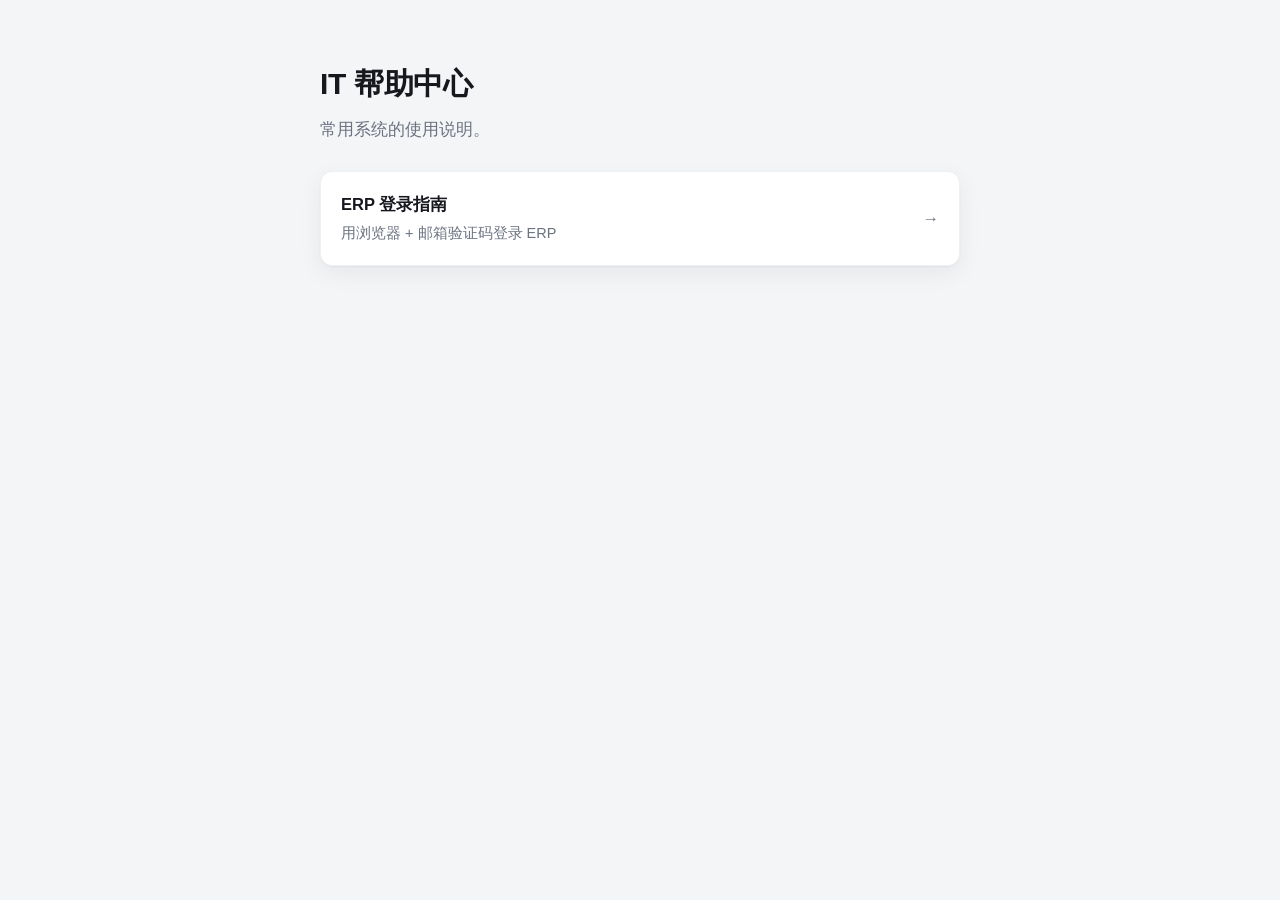
==== index.html @ e5f97674 "Add IT help site with ERP login guide Static site for help.company.com: home page plus a Chinese ERP" ====
<!DOCTYPE html>
<html lang="zh-CN">
<head>
<meta charset="utf-8">
<meta name="viewport" content="width=device-width, initial-scale=1">
<title>IT 帮助中心</title>
<link rel="stylesheet" href="style.css">
</head>
<body>
<main>
  <h1>IT 帮助中心</h1>
  <p class="lede">常用系统的使用说明。</p>

  <ul class="cards">
    <li>
      <a href="erp/">
        <span>
          <span class="title">ERP 登录指南</span>
          <span class="desc">用浏览器 + 邮箱验证码登录 ERP</span>
        </span>
        <span class="chev" aria-hidden="true">→</span>
      </a>
    </li>
  </ul>
</main>
</body>
</html>
---- style.css ----
:root {
  color-scheme: light dark;

  --bg: #f4f5f7;
  --card: #ffffff;
  --fg: #16181d;
  --muted: #6b7280;
  --line: #e5e7eb;
  --line-soft: #eef0f3;
  --accent: #2563eb;
  --accent-soft: #eff4ff;
  --note-bg: #fbfbfc;
  --shadow: 0 1px 2px rgba(16, 24, 40, .04), 0 8px 24px rgba(16, 24, 40, .06);
}

@media (prefers-color-scheme: dark) {
  :root {
    --bg: #0f1115;
    --card: #171a20;
    --fg: #e9eaec;
    --muted: #9aa1ac;
    --line: #2a2e37;
    --line-soft: #23262d;
    --accent: #7ea6ff;
    --accent-soft: #1b2333;
    --note-bg: #1c1f26;
    --shadow: 0 1px 2px rgba(0, 0, 0, .3), 0 8px 24px rgba(0, 0, 0, .28);
  }
}

* { box-sizing: border-box; }

html { -webkit-text-size-adjust: 100%; }

body {
  margin: 0;
  padding: clamp(1.5rem, 5vw, 4rem) 1.125rem clamp(3rem, 8vw, 6rem);
  background: var(--bg);
  color: var(--fg);
  font-family: -apple-system, BlinkMacSystemFont, "Segoe UI", "PingFang SC",
    "Hiragino Sans GB", "Microsoft YaHei", "Noto Sans CJK SC", sans-serif;
  font-size: 16.5px;
  line-height: 1.75;
  -webkit-font-smoothing: antialiased;
}

main {
  max-width: 40rem;
  margin: 0 auto;
}

.card {
  background: var(--card);
  border: 1px solid var(--line-soft);
  border-radius: 16px;
  box-shadow: var(--shadow);
  padding: clamp(1.5rem, 4vw, 2.75rem);
}

/* --- typography --- */

.eyebrow {
  display: block;
  font-size: .8125rem;
  font-weight: 600;
  letter-spacing: .08em;
  text-transform: uppercase;
  color: var(--accent);
  margin-bottom: .5rem;
}

h1 {
  font-size: clamp(1.5rem, 4.5vw, 1.875rem);
  line-height: 1.35;
  font-weight: 700;
  letter-spacing: -.01em;
  margin: 0 0 .625rem;
}

.lede {
  color: var(--muted);
  margin: 0;
}

h2 {
  font-size: 1.0625rem;
  font-weight: 650;
  margin: 2.25rem 0 .875rem;
  padding-top: 1.75rem;
  border-top: 1px solid var(--line-soft);
}

h2:first-of-type { border-top: 0; padding-top: 0; }

p { margin: 0 0 1rem; }

a {
  color: var(--accent);
  text-decoration-color: color-mix(in srgb, var(--accent) 35%, transparent);
  text-underline-offset: .2em;
}

a:hover { text-decoration-color: currentColor; }

strong { font-weight: 650; }

/* --- numbered steps --- */

.steps {
  list-style: none;
  counter-reset: step;
  margin: 0;
  padding: 0;
}

.steps li {
  counter-increment: step;
  position: relative;
  padding: 0 0 1.125rem 2.625rem;
}

.steps li::before {
  content: counter(step);
  position: absolute;
  left: 0;
  top: .3125rem;
  width: 1.75rem;
  height: 1.75rem;
  border-radius: 50%;
  background: var(--accent-soft);
  color: var(--accent);
  font-size: .875rem;
  font-weight: 650;
  font-variant-numeric: tabular-nums;
  line-height: 1.75rem;
  text-align: center;
}

/* connector line between step bullets */
.steps li:not(:last-child)::after {
  content: "";
  position: absolute;
  left: .84375rem;
  top: 2.25rem;
  bottom: .25rem;
  width: 1px;
  background: var(--line);
}

.steps li:last-child { padding-bottom: 0; }

/* --- plain bullet lists --- */

.list {
  list-style: none;
  margin: 0;
  padding: 0;
}

.list li {
  position: relative;
  padding-left: 1.25rem;
  margin-bottom: .5rem;
}

.list li::before {
  content: "";
  position: absolute;
  left: .1875rem;
  top: .8125rem;
  width: 5px;
  height: 5px;
  border-radius: 50%;
  background: var(--muted);
}

.list li:last-child { margin-bottom: 0; }

/* --- callout --- */

.note {
  background: var(--note-bg);
  border: 1px solid var(--line-soft);
  border-radius: 12px;
  padding: 1rem 1.125rem;
  margin: 1.5rem 0 0;
  font-size: .9375rem;
  color: var(--muted);
}

.note p:last-child { margin-bottom: 0; }

.note strong { color: var(--fg); }

/* --- link cards (home page) --- */

.cards {
  list-style: none;
  margin: 1.75rem 0 0;
  padding: 0;
  display: grid;
  gap: .75rem;
}

.cards a {
  display: flex;
  align-items: center;
  justify-content: space-between;
  gap: 1rem;
  padding: 1.125rem 1.25rem;
  border: 1px solid var(--line-soft);
  border-radius: 12px;
  background: var(--card);
  color: var(--fg);
  text-decoration: none;
  box-shadow: var(--shadow);
  transition: border-color .15s ease, transform .15s ease;
}

.cards a:hover {
  border-color: color-mix(in srgb, var(--accent) 40%, var(--line));
  transform: translateY(-1px);
}

.cards .title { font-weight: 600; }

.cards .desc {
  display: block;
  font-size: .9063rem;
  font-weight: 400;
  color: var(--muted);
  margin-top: .125rem;
}

.cards .chev {
  color: var(--muted);
  flex: none;
}

/* --- footer --- */

.foot {
  margin: 2rem 0 0;
  padding-top: 1.5rem;
  border-top: 1px solid var(--line-soft);
  font-size: .9375rem;
  color: var(--muted);
}

.back {
  display: inline-block;
  margin-bottom: 1.25rem;
  font-size: .9375rem;
  color: var(--muted);
  text-decoration: none;
}

.back:hover { color: var(--fg); }
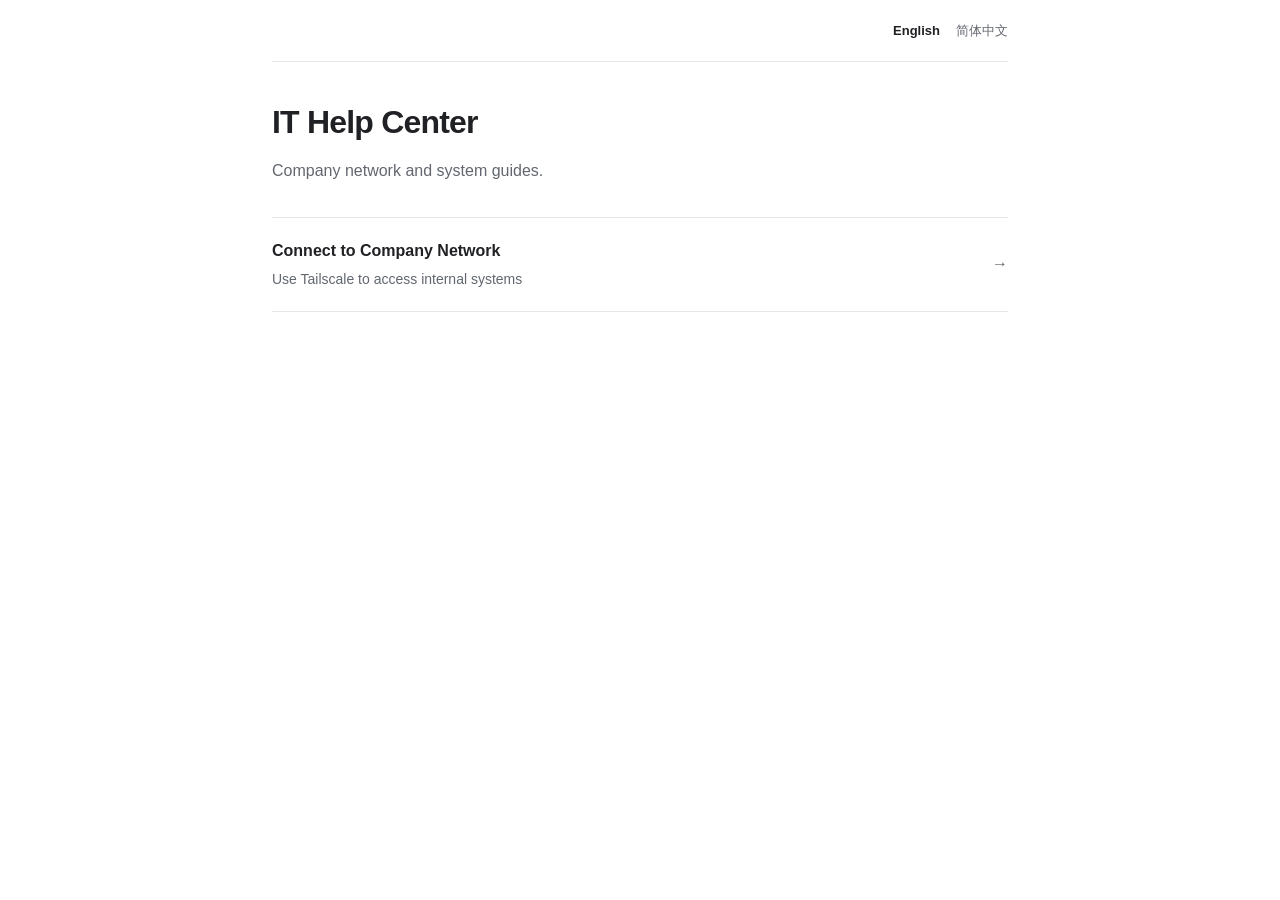
==== commit a8d610f4: "Replace ERP guide with bilingual Tailscale network setup" ====
--- a/index.html
+++ b/index.html
@@ -1,22 +1,27 @@
 <!DOCTYPE html>
-<html lang="zh-CN">
+<html lang="en">
 <head>
 <meta charset="utf-8">
 <meta name="viewport" content="width=device-width, initial-scale=1">
-<title>IT 帮助中心</title>
+<title>IT Help Center</title>
 <link rel="stylesheet" href="style.css">
+<link rel="alternate" hreflang="en" href="index.html">
+<link rel="alternate" hreflang="zh-CN" href="index.zh.html">
 </head>
 <body>
 <main>
-  <h1>IT 帮助中心</h1>
-  <p class="lede">常用系统的使用说明。</p>
+  <header class="page-header">
+  <nav class="language-switch" aria-label="Language"><a href="index.html" lang="en" aria-current="page">English</a><a href="index.zh.html" lang="zh-CN" hreflang="zh-CN">简体中文</a></nav>
+  </header>
+  <h1>IT Help Center</h1>
+  <p class="lede">Company network and system guides.</p>
 
   <ul class="cards">
     <li>
-      <a href="erp/">
+      <a href="network/">
         <span>
-          <span class="title">ERP 登录指南</span>
-          <span class="desc">用浏览器 + 邮箱验证码登录 ERP</span>
+          <span class="title">Connect to Company Network</span>
+          <span class="desc">Use Tailscale to access internal systems</span>
         </span>
         <span class="chev" aria-hidden="true">→</span>
       </a>
--- a/style.css
+++ b/style.css
@@ -1,258 +1,118 @@
 :root {
   color-scheme: light dark;
-
-  --bg: #f4f5f7;
-  --card: #ffffff;
-  --fg: #16181d;
-  --muted: #6b7280;
+  --bg: #fff;
+  --fg: #202124;
+  --muted: #62676f;
   --line: #e5e7eb;
-  --line-soft: #eef0f3;
-  --accent: #2563eb;
-  --accent-soft: #eff4ff;
-  --note-bg: #fbfbfc;
-  --shadow: 0 1px 2px rgba(16, 24, 40, .04), 0 8px 24px rgba(16, 24, 40, .06);
+  --surface: #f5f6f8;
+  --accent: #245dcc;
 }
 
 @media (prefers-color-scheme: dark) {
   :root {
-    --bg: #0f1115;
-    --card: #171a20;
-    --fg: #e9eaec;
-    --muted: #9aa1ac;
-    --line: #2a2e37;
-    --line-soft: #23262d;
-    --accent: #7ea6ff;
-    --accent-soft: #1b2333;
-    --note-bg: #1c1f26;
-    --shadow: 0 1px 2px rgba(0, 0, 0, .3), 0 8px 24px rgba(0, 0, 0, .28);
+    --bg: #141516;
+    --fg: #e7e8ea;
+    --muted: #a3a7ae;
+    --line: #303236;
+    --surface: #202225;
+    --accent: #91b6ff;
   }
 }
 
 * { box-sizing: border-box; }
-
 html { -webkit-text-size-adjust: 100%; }
-
 body {
   margin: 0;
-  padding: clamp(1.5rem, 5vw, 4rem) 1.125rem clamp(3rem, 8vw, 6rem);
+  padding: 0 1.25rem 4rem;
   background: var(--bg);
   color: var(--fg);
   font-family: -apple-system, BlinkMacSystemFont, "Segoe UI", "PingFang SC",
-    "Hiragino Sans GB", "Microsoft YaHei", "Noto Sans CJK SC", sans-serif;
-  font-size: 16.5px;
-  line-height: 1.75;
+    "Microsoft YaHei", sans-serif;
+  font-size: 16px;
+  line-height: 1.65;
   -webkit-font-smoothing: antialiased;
 }
-
-main {
-  max-width: 40rem;
-  margin: 0 auto;
+main { max-width: 46rem; margin: 0 auto; }
+.page-header {
+  display: flex;
+  align-items: center;
+  justify-content: space-between;
+  flex-wrap: wrap;
+  gap: .75rem 1.5rem;
+  padding: 1.25rem 0;
+  margin-bottom: 2.5rem;
+  border-bottom: 1px solid var(--line);
+  font-size: .8125rem;
 }
-
-.card {
-  background: var(--card);
-  border: 1px solid var(--line-soft);
-  border-radius: 16px;
-  box-shadow: var(--shadow);
-  padding: clamp(1.5rem, 4vw, 2.75rem);
+.language-switch { display: flex; gap: 1rem; margin-left: auto; }
+.page-header a { color: var(--muted); text-decoration: none; }
+.page-header a:hover, .language-switch a[aria-current="page"] { color: var(--fg); }
+.language-switch a[aria-current="page"] { font-weight: 600; }
+h1 {
+  margin: 0 0 1rem;
+  font-size: clamp(1.65rem, 4.5vw, 2rem);
+  font-weight: 650;
+  line-height: 1.25;
+  letter-spacing: -.025em;
 }
-
-/* --- typography --- */
-
-.eyebrow {
+h2 { margin: 2.25rem 0 .75rem; font-size: 1.125rem; font-weight: 600; }
+p { margin: 0 0 1rem; }
+strong { font-weight: 600; }
+a { color: var(--accent); text-underline-offset: .2em; }
+a:hover { text-decoration-thickness: 2px; }
+a:focus-visible { outline: 2px solid var(--accent); outline-offset: 4px; border-radius: 2px; }
+.lede { color: var(--muted); }
+.steps, .list { margin: 0; padding-left: 1.5rem; }
+.steps > li { padding-left: .375rem; margin-bottom: 1.5rem; }
+.steps > li::marker { color: var(--muted); font-variant-numeric: tabular-nums; }
+.list > li { padding-left: .25rem; margin-bottom: .625rem; }
+.list > li::marker { color: var(--muted); }
+.steps > li:last-child, .list > li:last-child { margin-bottom: 0; }
+code {
+  font-family: ui-monospace, SFMono-Regular, Consolas, monospace;
+  font-size: .875em;
+  overflow-wrap: anywhere;
+}
+pre {
+  margin: .875rem 0;
+  padding: .875rem 1rem;
+  border-radius: 6px;
+  background: var(--surface);
+  white-space: pre-wrap;
+  overflow-wrap: anywhere;
+  line-height: 1.6;
+}
+figure.shot { margin: 1rem 0 0; }
+figure.shot a { display: block; }
+figure.shot img {
   display: block;
-  font-size: .8125rem;
-  font-weight: 600;
-  letter-spacing: .08em;
-  text-transform: uppercase;
-  color: var(--accent);
-  margin-bottom: .5rem;
+  width: 100%;
+  height: auto;
+  border: 1px solid var(--line);
+  border-radius: 6px;
 }
-
-h1 {
-  font-size: clamp(1.5rem, 4.5vw, 1.875rem);
-  line-height: 1.35;
-  font-weight: 700;
-  letter-spacing: -.01em;
-  margin: 0 0 .625rem;
-}
-
-.lede {
-  color: var(--muted);
-  margin: 0;
-}
-
-h2 {
-  font-size: 1.0625rem;
-  font-weight: 650;
-  margin: 2.25rem 0 .875rem;
-  padding-top: 1.75rem;
-  border-top: 1px solid var(--line-soft);
-}
-
-h2:first-of-type { border-top: 0; padding-top: 0; }
-
-p { margin: 0 0 1rem; }
-
-a {
-  color: var(--accent);
-  text-decoration-color: color-mix(in srgb, var(--accent) 35%, transparent);
-  text-underline-offset: .2em;
-}
-
-a:hover { text-decoration-color: currentColor; }
-
-strong { font-weight: 650; }
-
-/* --- numbered steps --- */
-
-.steps {
-  list-style: none;
-  counter-reset: step;
-  margin: 0;
-  padding: 0;
-}
-
-.steps li {
-  counter-increment: step;
-  position: relative;
-  padding: 0 0 1.125rem 2.625rem;
-}
-
-.steps li::before {
-  content: counter(step);
-  position: absolute;
-  left: 0;
-  top: .3125rem;
-  width: 1.75rem;
-  height: 1.75rem;
-  border-radius: 50%;
-  background: var(--accent-soft);
-  color: var(--accent);
-  font-size: .875rem;
-  font-weight: 650;
-  font-variant-numeric: tabular-nums;
-  line-height: 1.75rem;
-  text-align: center;
-}
-
-/* connector line between step bullets */
-.steps li:not(:last-child)::after {
-  content: "";
-  position: absolute;
-  left: .84375rem;
-  top: 2.25rem;
-  bottom: .25rem;
-  width: 1px;
-  background: var(--line);
-}
-
-.steps li:last-child { padding-bottom: 0; }
-
-/* --- plain bullet lists --- */
-
-.list {
-  list-style: none;
-  margin: 0;
-  padding: 0;
-}
-
-.list li {
-  position: relative;
-  padding-left: 1.25rem;
-  margin-bottom: .5rem;
-}
-
-.list li::before {
-  content: "";
-  position: absolute;
-  left: .1875rem;
-  top: .8125rem;
-  width: 5px;
-  height: 5px;
-  border-radius: 50%;
-  background: var(--muted);
-}
-
-.list li:last-child { margin-bottom: 0; }
-
-/* --- callout --- */
-
-.note {
-  background: var(--note-bg);
-  border: 1px solid var(--line-soft);
-  border-radius: 12px;
-  padding: 1rem 1.125rem;
-  margin: 1.5rem 0 0;
-  font-size: .9375rem;
-  color: var(--muted);
-}
-
-.note p:last-child { margin-bottom: 0; }
-
-.note strong { color: var(--fg); }
-
-/* --- link cards (home page) --- */
-
-.cards {
-  list-style: none;
-  margin: 1.75rem 0 0;
-  padding: 0;
-  display: grid;
-  gap: .75rem;
-}
-
+.cards { list-style: none; margin: 2rem 0 0; padding: 0; }
 .cards a {
   display: flex;
   align-items: center;
   justify-content: space-between;
   gap: 1rem;
-  padding: 1.125rem 1.25rem;
-  border: 1px solid var(--line-soft);
-  border-radius: 12px;
-  background: var(--card);
+  padding: 1.25rem 0;
+  border-top: 1px solid var(--line);
+  border-bottom: 1px solid var(--line);
   color: var(--fg);
   text-decoration: none;
-  box-shadow: var(--shadow);
-  transition: border-color .15s ease, transform .15s ease;
 }
+.cards a:hover .title { color: var(--accent); }
+.cards .title { font-weight: 600; }
+.cards .desc { display: block; margin-top: .25rem; color: var(--muted); font-size: .875rem; }
+.cards .chev { color: var(--muted); }
+.foot { margin: 2.5rem 0 0; padding-top: 1rem; border-top: 1px solid var(--line); font-size: .8125rem; }
+.foot a { color: var(--muted); }
 
-.cards a:hover {
-  border-color: color-mix(in srgb, var(--accent) 40%, var(--line));
-  transform: translateY(-1px);
+@media (max-width: 480px) {
+  body { padding-inline: 1rem; }
+  .page-header { margin-bottom: 2rem; }
+  .steps, .list { padding-left: 1.25rem; }
+  .steps > li { padding-left: .125rem; }
 }
-
-.cards .title { font-weight: 600; }
-
-.cards .desc {
-  display: block;
-  font-size: .9063rem;
-  font-weight: 400;
-  color: var(--muted);
-  margin-top: .125rem;
-}
-
-.cards .chev {
-  color: var(--muted);
-  flex: none;
-}
-
-/* --- footer --- */
-
-.foot {
-  margin: 2rem 0 0;
-  padding-top: 1.5rem;
-  border-top: 1px solid var(--line-soft);
-  font-size: .9375rem;
-  color: var(--muted);
-}
-
-.back {
-  display: inline-block;
-  margin-bottom: 1.25rem;
-  font-size: .9375rem;
-  color: var(--muted);
-  text-decoration: none;
-}
-
-.back:hover { color: var(--fg); }
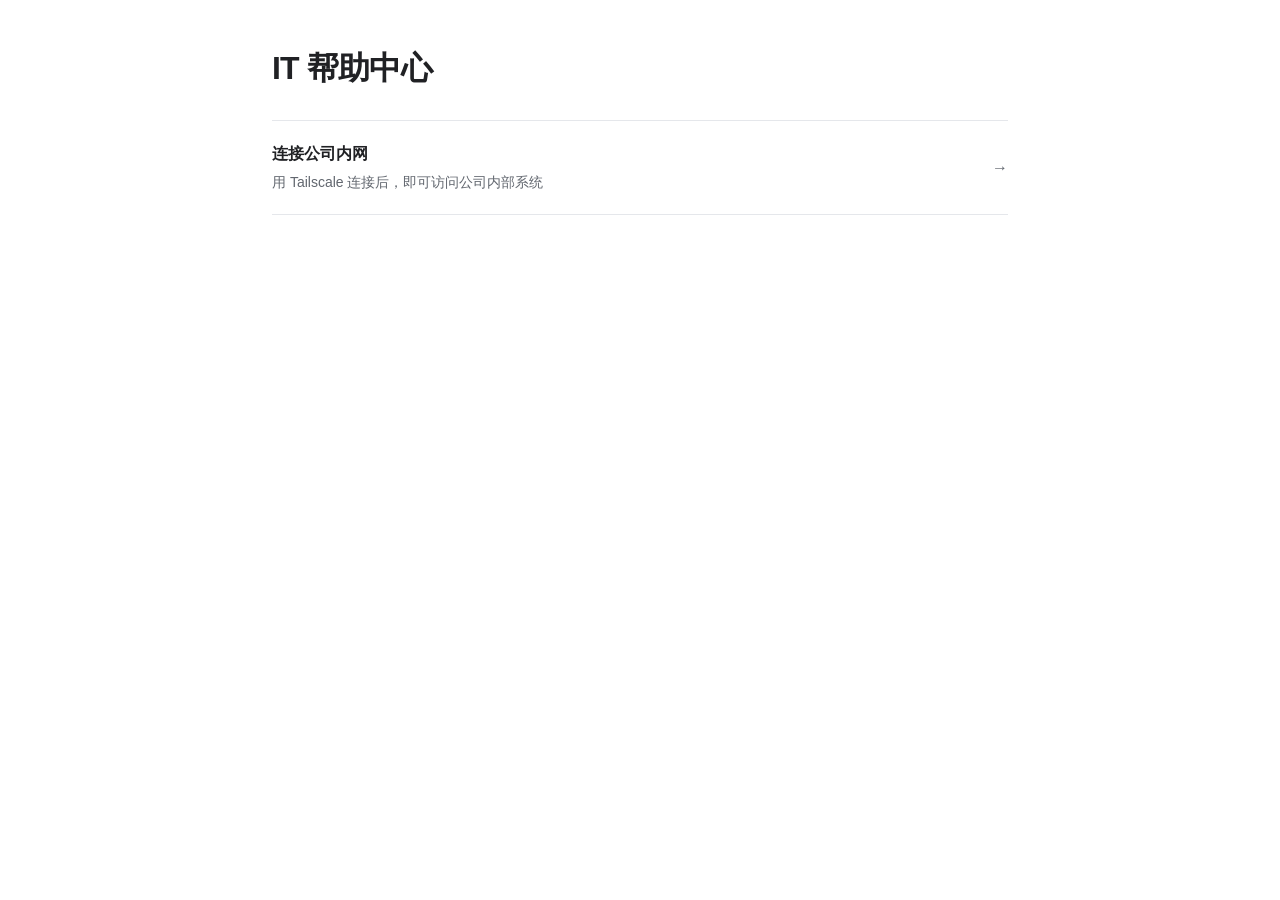
==== commit 58df10af: "Make help center Chinese-only and simplify wording" ====
--- a/index.html
+++ b/index.html
@@ -1,27 +1,21 @@
 <!DOCTYPE html>
-<html lang="en">
+<html lang="zh-CN">
 <head>
 <meta charset="utf-8">
 <meta name="viewport" content="width=device-width, initial-scale=1">
-<title>IT Help Center</title>
+<title>IT 帮助中心</title>
 <link rel="stylesheet" href="style.css">
-<link rel="alternate" hreflang="en" href="index.html">
-<link rel="alternate" hreflang="zh-CN" href="index.zh.html">
 </head>
 <body>
-<main>
-  <header class="page-header">
-  <nav class="language-switch" aria-label="Language"><a href="index.html" lang="en" aria-current="page">English</a><a href="index.zh.html" lang="zh-CN" hreflang="zh-CN">简体中文</a></nav>
-  </header>
-  <h1>IT Help Center</h1>
-  <p class="lede">Company network and system guides.</p>
+<main class="home">
+  <h1>IT 帮助中心</h1>
 
   <ul class="cards">
     <li>
       <a href="network/">
         <span>
-          <span class="title">Connect to Company Network</span>
-          <span class="desc">Use Tailscale to access internal systems</span>
+          <span class="title">连接公司内网</span>
+          <span class="desc">用 Tailscale 连接后，即可访问公司内部系统</span>
         </span>
         <span class="chev" aria-hidden="true">→</span>
       </a>
--- a/style.css
+++ b/style.css
@@ -33,6 +33,7 @@
   -webkit-font-smoothing: antialiased;
 }
 main { max-width: 46rem; margin: 0 auto; }
+.home { padding-top: 3rem; }
 .page-header {
   display: flex;
   align-items: center;
@@ -44,10 +45,8 @@
   border-bottom: 1px solid var(--line);
   font-size: .8125rem;
 }
-.language-switch { display: flex; gap: 1rem; margin-left: auto; }
 .page-header a { color: var(--muted); text-decoration: none; }
-.page-header a:hover, .language-switch a[aria-current="page"] { color: var(--fg); }
-.language-switch a[aria-current="page"] { font-weight: 600; }
+.page-header a:hover { color: var(--fg); }
 h1 {
   margin: 0 0 1rem;
   font-size: clamp(1.65rem, 4.5vw, 2rem);
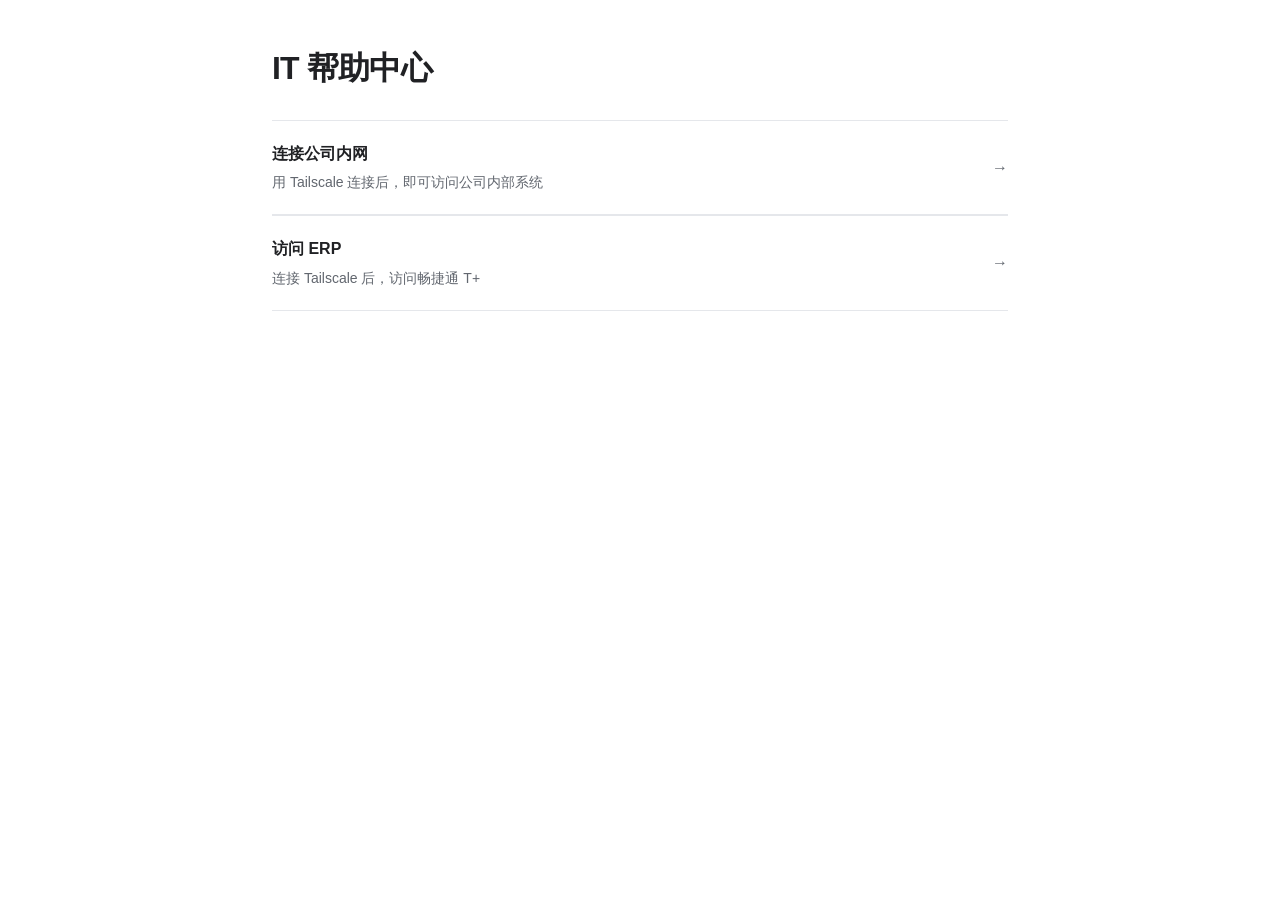
==== commit 201225c7: "docs: add ERP access page and homepage link" ====
--- a/index.html
+++ b/index.html
@@ -20,6 +20,15 @@
         <span class="chev" aria-hidden="true">→</span>
       </a>
     </li>
+    <li>
+      <a href="erp/">
+        <span>
+          <span class="title">访问 ERP</span>
+          <span class="desc">连接 Tailscale 后，访问畅捷通 T+</span>
+        </span>
+        <span class="chev" aria-hidden="true">→</span>
+      </a>
+    </li>
   </ul>
 </main>
 </body>
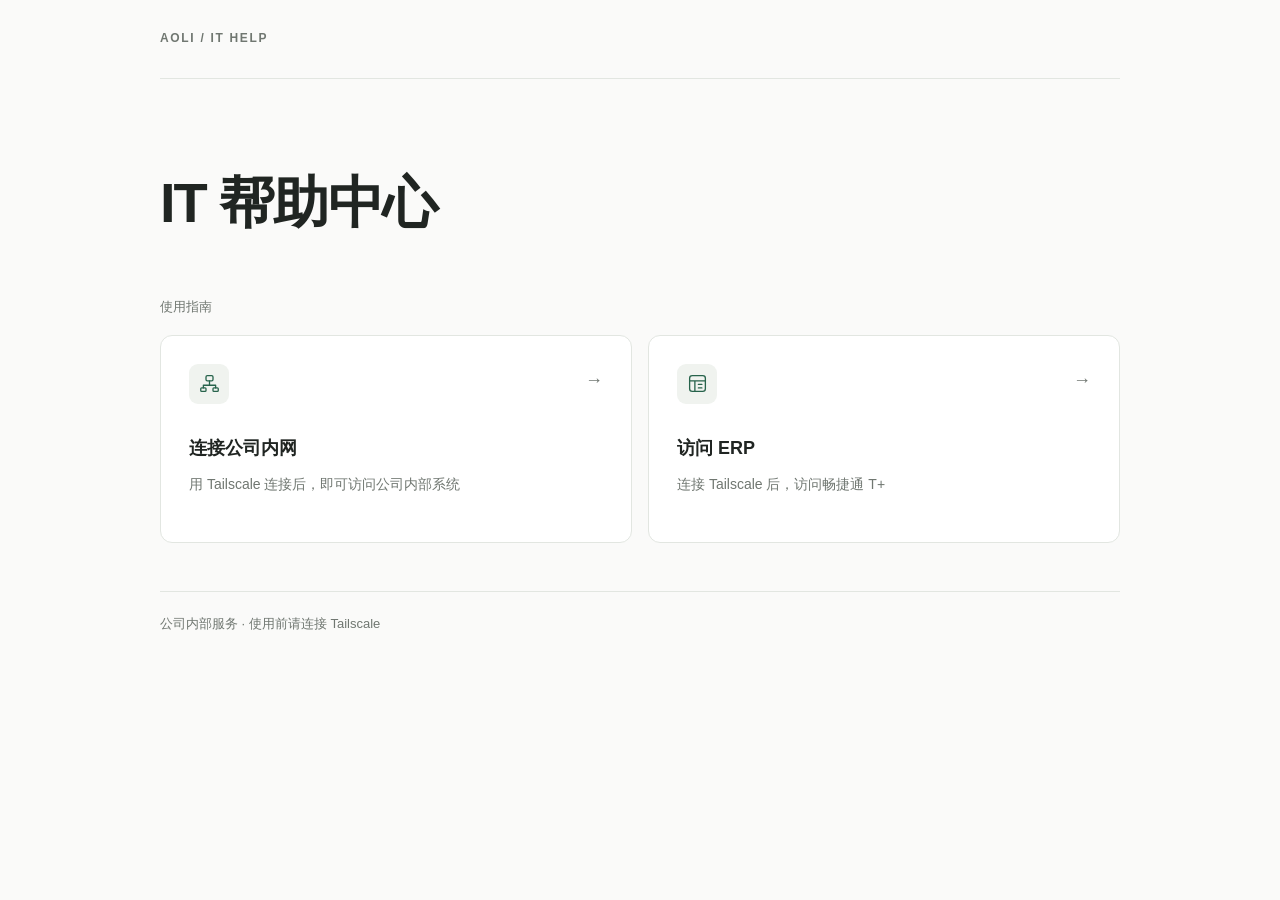
==== commit 7f173226: "style: redesign help center with minimalist layout" ====
--- a/index.html
+++ b/index.html
@@ -4,15 +4,20 @@
 <meta charset="utf-8">
 <meta name="viewport" content="width=device-width, initial-scale=1">
 <title>IT 帮助中心</title>
-<link rel="stylesheet" href="style.css">
+<link rel="stylesheet" href="style.css?v=2">
 </head>
 <body>
 <main class="home">
-  <h1>IT 帮助中心</h1>
+  <header class="home-header">AOLI / IT HELP</header>
+  <section class="home-intro">
+    <h1>IT 帮助中心</h1>
+  </section>
+  <h2 class="section-label">使用指南</h2>
 
   <ul class="cards">
     <li>
       <a href="network/">
+        <span class="card-icon" aria-hidden="true"><svg viewBox="0 0 24 24" fill="none" stroke="currentColor" stroke-width="1.5" stroke-linecap="round" stroke-linejoin="round"><rect x="8" y="3" width="8" height="6" rx="1.5"/><path d="M12 9v5M5 14h14M5 14v3M19 14v3"/><rect x="2" y="17" width="6" height="4" rx="1"/><rect x="16" y="17" width="6" height="4" rx="1"/></svg></span>
         <span>
           <span class="title">连接公司内网</span>
           <span class="desc">用 Tailscale 连接后，即可访问公司内部系统</span>
@@ -22,6 +27,7 @@
     </li>
     <li>
       <a href="erp/">
+        <span class="card-icon" aria-hidden="true"><svg viewBox="0 0 24 24" fill="none" stroke="currentColor" stroke-width="1.5" stroke-linecap="round" stroke-linejoin="round"><rect x="3" y="3" width="18" height="18" rx="3"/><path d="M3 9h18M9 9v12M13 13h4M13 17h4"/></svg></span>
         <span>
           <span class="title">访问 ERP</span>
           <span class="desc">连接 Tailscale 后，访问畅捷通 T+</span>
@@ -30,6 +36,7 @@
       </a>
     </li>
   </ul>
+  <footer class="home-footer">公司内部服务 · 使用前请连接 Tailscale</footer>
 </main>
 </body>
 </html>
--- a/style.css
+++ b/style.css
@@ -1,117 +1,91 @@
 :root {
   color-scheme: light dark;
-  --bg: #fff;
-  --fg: #202124;
-  --muted: #62676f;
-  --line: #e5e7eb;
-  --surface: #f5f6f8;
-  --accent: #245dcc;
+  --bg: #fafaf9;
+  --fg: #202522;
+  --muted: #707771;
+  --line: #e2e6e1;
+  --surface: #f0f3ef;
+  --card: #ffffff;
+  --accent: #27634b;
+  --hover: #f4f7f3;
 }
-
 @media (prefers-color-scheme: dark) {
   :root {
-    --bg: #141516;
-    --fg: #e7e8ea;
-    --muted: #a3a7ae;
-    --line: #303236;
-    --surface: #202225;
-    --accent: #91b6ff;
+    --bg: #151917;
+    --fg: #e7ece8;
+    --muted: #a0aaa3;
+    --line: #303a33;
+    --surface: #222a25;
+    --card: #1a201c;
+    --accent: #9ac9ad;
+    --hover: #232d26;
   }
 }
-
 * { box-sizing: border-box; }
 html { -webkit-text-size-adjust: 100%; }
 body {
   margin: 0;
-  padding: 0 1.25rem 4rem;
+  padding: 0 1.5rem 4rem;
   background: var(--bg);
   color: var(--fg);
-  font-family: -apple-system, BlinkMacSystemFont, "Segoe UI", "PingFang SC",
-    "Microsoft YaHei", sans-serif;
+  font-family: -apple-system, BlinkMacSystemFont, "Segoe UI", "PingFang SC", "Microsoft YaHei", sans-serif;
   font-size: 16px;
-  line-height: 1.65;
+  line-height: 1.8;
   -webkit-font-smoothing: antialiased;
 }
-main { max-width: 46rem; margin: 0 auto; }
-.home { padding-top: 3rem; }
-.page-header {
-  display: flex;
-  align-items: center;
-  justify-content: space-between;
-  flex-wrap: wrap;
-  gap: .75rem 1.5rem;
-  padding: 1.25rem 0;
-  margin-bottom: 2.5rem;
+main { max-width: 48rem; margin: 0 auto; }
+.home { max-width: 60rem; }
+.home-header {
+  padding: 1.75rem 0;
   border-bottom: 1px solid var(--line);
-  font-size: .8125rem;
+  font-size: .75rem;
+  font-weight: 600;
+  letter-spacing: .14em;
+  color: var(--muted);
 }
+.home-intro { padding: clamp(3rem, 7vw, 5.5rem) 0 2.5rem; }
+.eyebrow { margin: 0 0 1rem; font-size: .75rem; font-weight: 600; letter-spacing: .12em; color: var(--accent); }
+h1 { margin: 0 0 1rem; font-size: clamp(1.875rem, 5vw, 2.5rem); line-height: 1.3; font-weight: 650; letter-spacing: -.035em; }
+.home h1 { font-size: clamp(2.5rem, 6vw, 3.5rem); }
+.lede { color: var(--muted); margin: 0; }
+.section-label { font-size: .8125rem; color: var(--muted); margin: 0 0 1rem; font-weight: 500; }
+.cards { display: grid; grid-template-columns: repeat(2, minmax(0, 1fr)); gap: 1rem; list-style: none; padding: 0; margin: 0; }
+.cards a { position: relative; display: flex; flex-direction: column; align-items: flex-start; height: 100%; min-height: 13rem; padding: 1.75rem; background: var(--card); border: 1px solid var(--line); border-radius: 12px; text-decoration: none; color: var(--fg); transition: background-color .15s, border-color .15s; }
+.cards a:hover { background: var(--hover); border-color: var(--accent); }
+.card-icon { display: grid; place-items: center; width: 2.5rem; height: 2.5rem; margin-bottom: 1.75rem; border-radius: 9px; background: var(--surface); color: var(--accent); }
+.card-icon svg { width: 21px; height: 21px; }
+.cards .title { display: block; font-size: 1.125rem; font-weight: 600; }
+.cards .desc { display: block; margin-top: .5rem; color: var(--muted); font-size: .875rem; padding-right: 1rem; }
+.cards .chev { position: absolute; top: 1.75rem; right: 1.75rem; color: var(--muted); font-size: 1.125rem; }
+.home-footer { margin-top: 3rem; padding-top: 1.25rem; border-top: 1px solid var(--line); color: var(--muted); font-size: .8125rem; }
+.page-header { display: flex; align-items: center; justify-content: space-between; padding: 1.5rem 0; margin-bottom: 3rem; border-bottom: 1px solid var(--line); font-size: .8125rem; }
 .page-header a { color: var(--muted); text-decoration: none; }
-.page-header a:hover { color: var(--fg); }
-h1 {
-  margin: 0 0 1rem;
-  font-size: clamp(1.65rem, 4.5vw, 2rem);
-  font-weight: 650;
-  line-height: 1.25;
-  letter-spacing: -.025em;
-}
-h2 { margin: 2.25rem 0 .75rem; font-size: 1.125rem; font-weight: 600; }
+.page-header a:hover { color: var(--accent); }
+article h1 { margin-bottom: 2rem; }
+h2 { margin: 2.5rem 0 1rem; font-size: 1.125rem; font-weight: 600; }
 p { margin: 0 0 1rem; }
 strong { font-weight: 600; }
-a { color: var(--accent); text-underline-offset: .2em; }
+a { color: var(--accent); text-underline-offset: .25em; }
 a:hover { text-decoration-thickness: 2px; }
-a:focus-visible { outline: 2px solid var(--accent); outline-offset: 4px; border-radius: 2px; }
-.lede { color: var(--muted); }
-.steps, .list { margin: 0; padding-left: 1.5rem; }
-.steps > li { padding-left: .375rem; margin-bottom: 1.5rem; }
-.steps > li::marker { color: var(--muted); font-variant-numeric: tabular-nums; }
-.list > li { padding-left: .25rem; margin-bottom: .625rem; }
-.list > li::marker { color: var(--muted); }
-.steps > li:last-child, .list > li:last-child { margin-bottom: 0; }
-code {
-  font-family: ui-monospace, SFMono-Regular, Consolas, monospace;
-  font-size: .875em;
-  overflow-wrap: anywhere;
+a:focus-visible { outline: 2px solid var(--accent); outline-offset: 4px; border-radius: 3px; }
+article a { overflow-wrap: anywhere; }
+.steps { list-style: none; counter-reset: step; padding: 0; margin: 0; }
+.steps > li { position: relative; counter-increment: step; padding: .125rem 0 1.75rem 3rem; }
+.steps > li::before { content: counter(step, decimal-leading-zero); position: absolute; left: 0; top: .2rem; font-size: .75rem; line-height: 1.9rem; font-weight: 600; color: var(--accent); border-bottom: 1px solid var(--line); width: 1.75rem; text-align: center; font-variant-numeric: tabular-nums; }
+.steps > li:last-child { padding-bottom: 0; }
+.list { padding-left: 1.5rem; }
+.list > li { margin-bottom: .625rem; }
+code { font-family: ui-monospace, SFMono-Regular, Consolas, monospace; font-size: .875em; overflow-wrap: anywhere; }
+pre { margin: 1rem 0; padding: 1rem 1.125rem; border: 1px solid var(--line); border-radius: 8px; background: var(--surface); white-space: pre-wrap; overflow-wrap: anywhere; line-height: 1.65; }
+figure.shot { margin: 1.25rem 0 0; }
+figure.shot a { display: block; }
+figure.shot img { display: block; width: 100%; height: auto; border: 1px solid var(--line); border-radius: 8px; }
+@media (max-width: 600px) {
+  body { padding-inline: 1.25rem; }
+  .cards { grid-template-columns: 1fr; }
+  .cards a { min-height: auto; padding: 1.5rem; }
+  .card-icon { margin-bottom: 1.25rem; }
+  .page-header { margin-bottom: 2rem; }
+  .steps > li { padding-left: 2.5rem; }
 }
-pre {
-  margin: .875rem 0;
-  padding: .875rem 1rem;
-  border-radius: 6px;
-  background: var(--surface);
-  white-space: pre-wrap;
-  overflow-wrap: anywhere;
-  line-height: 1.6;
-}
-figure.shot { margin: 1rem 0 0; }
-figure.shot a { display: block; }
-figure.shot img {
-  display: block;
-  width: 100%;
-  height: auto;
-  border: 1px solid var(--line);
-  border-radius: 6px;
-}
-.cards { list-style: none; margin: 2rem 0 0; padding: 0; }
-.cards a {
-  display: flex;
-  align-items: center;
-  justify-content: space-between;
-  gap: 1rem;
-  padding: 1.25rem 0;
-  border-top: 1px solid var(--line);
-  border-bottom: 1px solid var(--line);
-  color: var(--fg);
-  text-decoration: none;
-}
-.cards a:hover .title { color: var(--accent); }
-.cards .title { font-weight: 600; }
-.cards .desc { display: block; margin-top: .25rem; color: var(--muted); font-size: .875rem; }
-.cards .chev { color: var(--muted); }
-.foot { margin: 2.5rem 0 0; padding-top: 1rem; border-top: 1px solid var(--line); font-size: .8125rem; }
-.foot a { color: var(--muted); }
-
-@media (max-width: 480px) {
-  body { padding-inline: 1rem; }
-  .page-header { margin-bottom: 2rem; }
-  .steps, .list { padding-left: 1.25rem; }
-  .steps > li { padding-left: .125rem; }
-}
+@media (prefers-reduced-motion: reduce) { .cards a { transition: none; } }
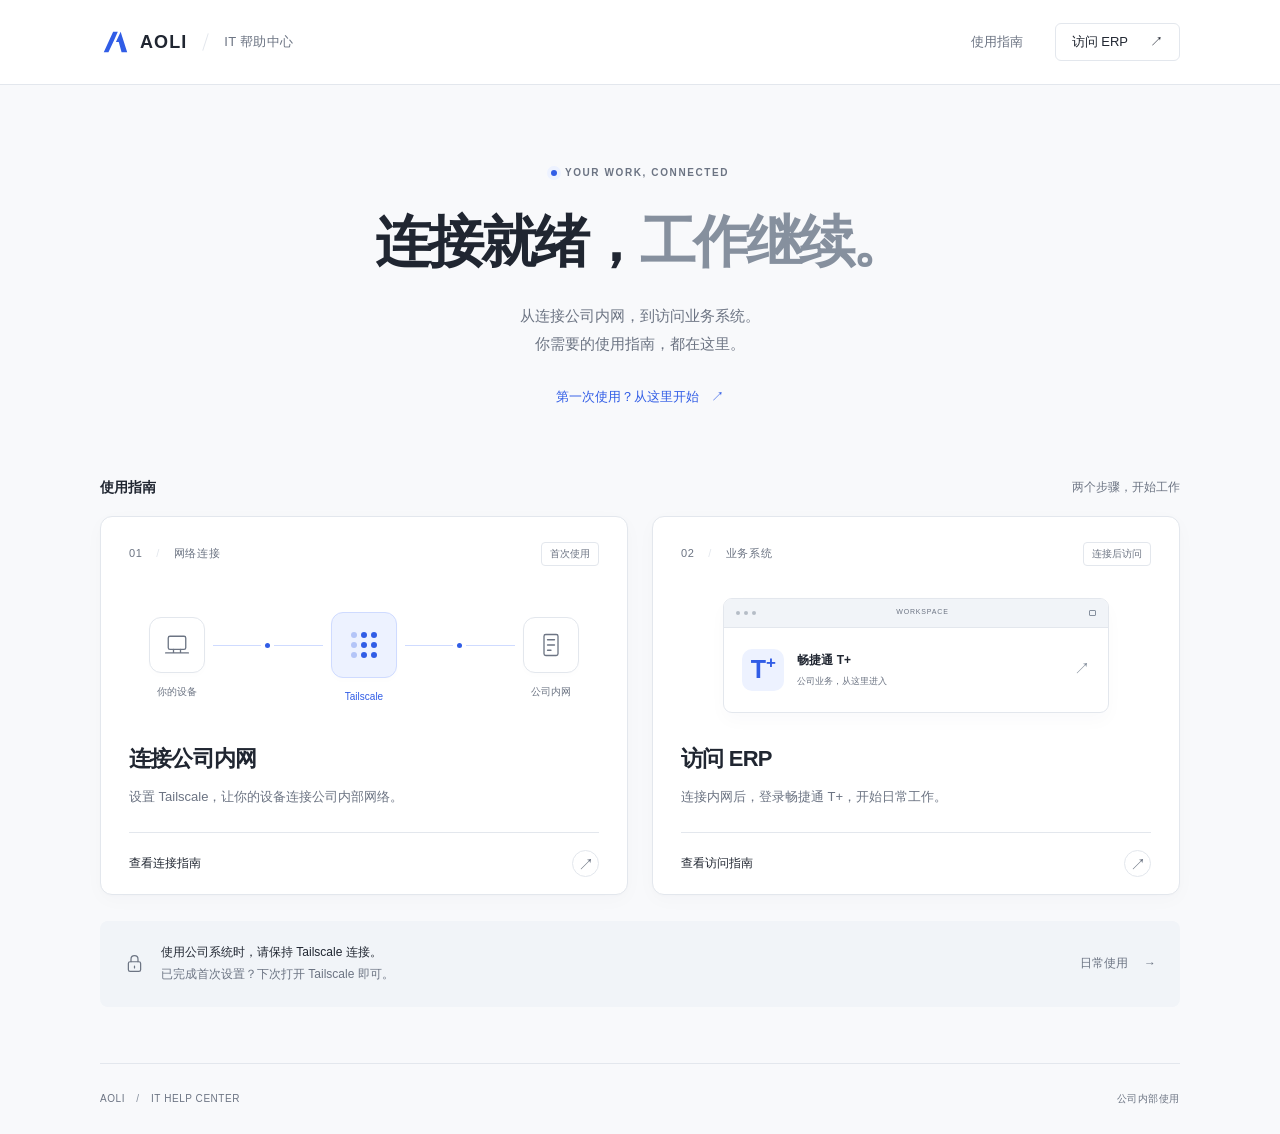
==== commit b0e64c64: "style: modernize help center UI and guide navigation" ====
--- a/index.html
+++ b/index.html
@@ -1,42 +1,67 @@
 <!DOCTYPE html>
 <html lang="zh-CN">
 <head>
-<meta charset="utf-8">
-<meta name="viewport" content="width=device-width, initial-scale=1">
-<title>IT 帮助中心</title>
-<link rel="stylesheet" href="style.css?v=2">
+  <meta charset="utf-8">
+  <meta name="viewport" content="width=device-width, initial-scale=1">
+  <meta name="description" content="AOLI IT 帮助中心：连接公司内网，访问 ERP，让工作顺畅开始。">
+  <title>IT 帮助中心 · AOLI</title>
+  <link rel="stylesheet" href="style.css?v=3">
 </head>
 <body>
-<main class="home">
-  <header class="home-header">AOLI / IT HELP</header>
-  <section class="home-intro">
-    <h1>IT 帮助中心</h1>
-  </section>
-  <h2 class="section-label">使用指南</h2>
-
-  <ul class="cards">
-    <li>
-      <a href="network/">
-        <span class="card-icon" aria-hidden="true"><svg viewBox="0 0 24 24" fill="none" stroke="currentColor" stroke-width="1.5" stroke-linecap="round" stroke-linejoin="round"><rect x="8" y="3" width="8" height="6" rx="1.5"/><path d="M12 9v5M5 14h14M5 14v3M19 14v3"/><rect x="2" y="17" width="6" height="4" rx="1"/><rect x="16" y="17" width="6" height="4" rx="1"/></svg></span>
-        <span>
-          <span class="title">连接公司内网</span>
-          <span class="desc">用 Tailscale 连接后，即可访问公司内部系统</span>
-        </span>
-        <span class="chev" aria-hidden="true">→</span>
+  <a class="skip-link" href="#main">跳转到主要内容</a>
+  <header class="site-header">
+    <div class="header-inner">
+      <a class="brand" href="./" aria-label="AOLI IT 帮助中心首页">
+        <svg class="brand-mark" viewBox="0 0 32 32" aria-hidden="true"><path d="M4 27 14 5h5l-4 9-6 13zm13-11 5-11 7 22h-6l-3-11z" fill="currentColor"/></svg>
+        <span>AOLI</span><span class="brand-divider" aria-hidden="true"></span><span class="brand-caption">IT 帮助中心</span>
       </a>
-    </li>
-    <li>
-      <a href="erp/">
-        <span class="card-icon" aria-hidden="true"><svg viewBox="0 0 24 24" fill="none" stroke="currentColor" stroke-width="1.5" stroke-linecap="round" stroke-linejoin="round"><rect x="3" y="3" width="18" height="18" rx="3"/><path d="M3 9h18M9 9v12M13 13h4M13 17h4"/></svg></span>
-        <span>
-          <span class="title">访问 ERP</span>
-          <span class="desc">连接 Tailscale 后，访问畅捷通 T+</span>
-        </span>
-        <span class="chev" aria-hidden="true">→</span>
-      </a>
-    </li>
-  </ul>
-  <footer class="home-footer">公司内部服务 · 使用前请连接 Tailscale</footer>
-</main>
+      <nav class="header-nav" aria-label="主导航">
+        <a href="#guides">使用指南</a>
+        <a class="nav-button" href="erp/">访问 ERP <span aria-hidden="true">↗</span></a>
+      </nav>
+    </div>
+  </header>
+  <main class="home container" id="main">
+    <section class="hero" aria-labelledby="hero-title">
+      <p class="eyebrow"><span class="eyebrow-dot" aria-hidden="true"></span> YOUR WORK, CONNECTED</p>
+      <h1 id="hero-title">连接就绪，<span>工作继续。</span></h1>
+      <p class="hero-description">从连接公司内网，到访问业务系统。<br>你需要的使用指南，都在这里。</p>
+      <a class="hero-link" href="network/">第一次使用？从这里开始 <span aria-hidden="true">↗</span></a>
+    </section>
+    <section class="guides" id="guides" aria-labelledby="guides-title">
+      <div class="section-heading"><h2 id="guides-title">使用指南</h2><span>两个步骤，开始工作</span></div>
+      <div class="guide-grid">
+        <a class="guide-card" href="network/">
+          <div class="card-topline"><span class="card-category">01 <span>/</span> 网络连接</span><span class="tag">首次使用</span></div>
+          <div class="card-visual network-visual" aria-hidden="true">
+            <div class="network-node"><div class="node-icon"><svg viewBox="0 0 32 32"><rect x="6" y="6" width="20" height="15" rx="2"/><path d="M3 25h26M12 21v4m8-4v4"/></svg></div><span>你的设备</span></div>
+            <div class="connection-line"><span></span></div>
+            <div class="network-node central-node"><div class="node-icon tailscale-icon"><i></i><i></i><i></i><i></i><i></i><i></i><i></i><i></i><i></i></div><span>Tailscale</span></div>
+            <div class="connection-line"><span></span></div>
+            <div class="network-node"><div class="node-icon"><svg viewBox="0 0 32 32"><rect x="8" y="4" width="16" height="24" rx="2"/><path d="M12 10h8m-8 6h8m-8 6h4"/></svg></div><span>公司内网</span></div>
+          </div>
+          <div class="card-content"><h3>连接公司内网</h3><p>设置 Tailscale，让你的设备连接公司内部网络。</p></div>
+          <div class="card-bottom"><span>查看连接指南</span><span class="arrow-circle" aria-hidden="true">↗</span></div>
+        </a>
+        <a class="guide-card" href="erp/">
+          <div class="card-topline"><span class="card-category">02 <span>/</span> 业务系统</span><span class="tag">连接后访问</span></div>
+          <div class="card-visual erp-visual" aria-hidden="true">
+            <div class="app-window">
+              <div class="window-toolbar"><span class="window-dots"><i></i><i></i><i></i></span><span>WORKSPACE</span><span class="window-square"></span></div>
+              <div class="window-body"><div class="app-symbol">T<span>+</span></div><div class="app-detail"><strong>畅捷通 T+</strong><span>公司业务，从这里进入</span></div><span class="app-open">↗</span></div>
+            </div>
+          </div>
+          <div class="card-content"><h3>访问 ERP</h3><p>连接内网后，登录畅捷通 T+，开始日常工作。</p></div>
+          <div class="card-bottom"><span>查看访问指南</span><span class="arrow-circle" aria-hidden="true">↗</span></div>
+        </a>
+      </div>
+    </section>
+    <aside class="home-note">
+      <svg viewBox="0 0 24 24" aria-hidden="true"><rect x="5" y="10" width="14" height="11" rx="2"/><path d="M8 10V7a4 4 0 0 1 8 0v3m-4 5v2"/></svg>
+      <p><strong>使用公司系统时，请保持 Tailscale 连接。</strong><span>已完成首次设置？下次打开 Tailscale 即可。</span></p>
+      <a href="network/#next-time">日常使用 <span aria-hidden="true">→</span></a>
+    </aside>
+  </main>
+  <footer class="site-footer container"><span>AOLI <span class="footer-slash">/</span> IT HELP CENTER</span><span>公司内部使用</span></footer>
 </body>
 </html>
--- a/style.css
+++ b/style.css
@@ -1,91 +1,259 @@
 :root {
   color-scheme: light dark;
-  --bg: #fafaf9;
-  --fg: #202522;
-  --muted: #707771;
-  --line: #e2e6e1;
-  --surface: #f0f3ef;
-  --card: #ffffff;
-  --accent: #27634b;
-  --hover: #f4f7f3;
-}
-@media (prefers-color-scheme: dark) {
-  :root {
-    --bg: #151917;
-    --fg: #e7ece8;
-    --muted: #a0aaa3;
-    --line: #303a33;
-    --surface: #222a25;
-    --card: #1a201c;
-    --accent: #9ac9ad;
-    --hover: #232d26;
-  }
+  --bg: #f8f9fb; --fg: #202631; --muted: #6c7483; --subtle: #86909e;
+  --line: #e3e7ed; --surface: #f1f4f8; --card: #fff;
+  --accent: #315de6; --accent-soft: #edf2ff; --accent-line: #cfdbff; --hover: #f4f6fc;
+  --shadow: 0 5px 20px #1c304b06, 0 1px 3px #1c304b04;
 }
 * { box-sizing: border-box; }
-html { -webkit-text-size-adjust: 100%; }
-body {
-  margin: 0;
-  padding: 0 1.5rem 4rem;
-  background: var(--bg);
-  color: var(--fg);
-  font-family: -apple-system, BlinkMacSystemFont, "Segoe UI", "PingFang SC", "Microsoft YaHei", sans-serif;
-  font-size: 16px;
-  line-height: 1.8;
-  -webkit-font-smoothing: antialiased;
-}
-main { max-width: 48rem; margin: 0 auto; }
-.home { max-width: 60rem; }
-.home-header {
-  padding: 1.75rem 0;
-  border-bottom: 1px solid var(--line);
-  font-size: .75rem;
-  font-weight: 600;
-  letter-spacing: .14em;
-  color: var(--muted);
-}
-.home-intro { padding: clamp(3rem, 7vw, 5.5rem) 0 2.5rem; }
-.eyebrow { margin: 0 0 1rem; font-size: .75rem; font-weight: 600; letter-spacing: .12em; color: var(--accent); }
-h1 { margin: 0 0 1rem; font-size: clamp(1.875rem, 5vw, 2.5rem); line-height: 1.3; font-weight: 650; letter-spacing: -.035em; }
-.home h1 { font-size: clamp(2.5rem, 6vw, 3.5rem); }
-.lede { color: var(--muted); margin: 0; }
-.section-label { font-size: .8125rem; color: var(--muted); margin: 0 0 1rem; font-weight: 500; }
-.cards { display: grid; grid-template-columns: repeat(2, minmax(0, 1fr)); gap: 1rem; list-style: none; padding: 0; margin: 0; }
-.cards a { position: relative; display: flex; flex-direction: column; align-items: flex-start; height: 100%; min-height: 13rem; padding: 1.75rem; background: var(--card); border: 1px solid var(--line); border-radius: 12px; text-decoration: none; color: var(--fg); transition: background-color .15s, border-color .15s; }
-.cards a:hover { background: var(--hover); border-color: var(--accent); }
-.card-icon { display: grid; place-items: center; width: 2.5rem; height: 2.5rem; margin-bottom: 1.75rem; border-radius: 9px; background: var(--surface); color: var(--accent); }
-.card-icon svg { width: 21px; height: 21px; }
-.cards .title { display: block; font-size: 1.125rem; font-weight: 600; }
-.cards .desc { display: block; margin-top: .5rem; color: var(--muted); font-size: .875rem; padding-right: 1rem; }
-.cards .chev { position: absolute; top: 1.75rem; right: 1.75rem; color: var(--muted); font-size: 1.125rem; }
-.home-footer { margin-top: 3rem; padding-top: 1.25rem; border-top: 1px solid var(--line); color: var(--muted); font-size: .8125rem; }
-.page-header { display: flex; align-items: center; justify-content: space-between; padding: 1.5rem 0; margin-bottom: 3rem; border-bottom: 1px solid var(--line); font-size: .8125rem; }
-.page-header a { color: var(--muted); text-decoration: none; }
-.page-header a:hover { color: var(--accent); }
-article h1 { margin-bottom: 2rem; }
-h2 { margin: 2.5rem 0 1rem; font-size: 1.125rem; font-weight: 600; }
-p { margin: 0 0 1rem; }
-strong { font-weight: 600; }
+html { -webkit-text-size-adjust: 100%; scroll-behavior: smooth; scroll-padding-top: 2rem; }
+body { margin: 0; background: var(--bg); color: var(--fg); font-family: -apple-system, BlinkMacSystemFont, "Segoe UI", "PingFang SC", "Microsoft YaHei", sans-serif; font-size: 15px; line-height: 1.8; -webkit-font-smoothing: antialiased; }
+::selection { background: var(--accent-line); color: var(--fg); }
 a { color: var(--accent); text-underline-offset: .25em; }
 a:hover { text-decoration-thickness: 2px; }
-a:focus-visible { outline: 2px solid var(--accent); outline-offset: 4px; border-radius: 3px; }
-article a { overflow-wrap: anywhere; }
+a, button, summary { -webkit-tap-highlight-color: transparent; }
+:where(a, button, summary):focus-visible { outline: 3px solid var(--accent); outline-offset: 5px; border-radius: 4px; }
+button { font: inherit; }
+button:disabled { cursor: wait; }
+svg { display: block; }
+p { margin: 0 0 1rem; }
+h1, h2, h3 { margin: 0; font-weight: 600; line-height: 1.4; }
+strong { font-weight: 600; }
+.container, .header-inner { width: min(1080px, calc(100% - 96px)); margin-inline: auto; }
+.skip-link { position: fixed; z-index: 10; top: 12px; left: 12px; padding: 10px 18px; background: var(--card); transform: translateY(-150%); }
+.skip-link:focus { transform: translateY(0); }
+
+/* Shared navigation */
+.site-header { border-bottom: 1px solid var(--line); background: var(--card); }
+.header-inner { min-height: 84px; display: flex; justify-content: space-between; align-items: center; gap: 24px; }
+.brand { display: inline-flex; align-items: center; gap: 10px; color: var(--fg); text-decoration: none; font-size: 18px; letter-spacing: .06em; font-weight: 750; white-space: nowrap; }
+.brand-mark { height: 30px; width: 30px; color: var(--accent); }
+.brand-divider { height: 18px; width: 1px; background: var(--line); margin: 0 8px; transform: rotate(18deg); }
+.brand-caption { color: var(--muted); font-size: 13px; font-weight: 450; letter-spacing: .02em; }
+.header-nav { display: flex; align-items: center; gap: 32px; font-size: 13px; }
+.header-nav a { color: var(--muted); text-decoration: none; }
+.header-nav a:hover { color: var(--accent); }
+.header-nav .nav-button { display: inline-flex; align-items: center; justify-content: center; gap: 22px; min-height: 38px; padding: 4px 16px; border: 1px solid var(--line); border-radius: 6px; color: var(--fg); background: var(--card); transition: border-color .2s, background .2s; }
+.header-nav .nav-button:hover { border-color: var(--accent-line); background: var(--accent-soft); }
+
+/* Home */
+.hero { padding: 80px 0 62px; text-align: center; }
+.eyebrow { display: flex; align-items: center; justify-content: center; gap: 8px; margin: 0 0 24px; color: var(--muted); font-size: 10px; line-height: 1.5; font-weight: 600; letter-spacing: .16em; }
+.eyebrow-dot { width: 6px; height: 6px; background: var(--accent); border-radius: 50%; box-shadow: 0 0 0 4px var(--accent-soft); }
+.hero h1 { font-size: clamp(36px, 4.5vw, 56px); font-weight: 650; letter-spacing: -.055em; line-height: 1.35; }
+.hero h1 span { color: var(--subtle); }
+.hero-description { margin: 22px 0 20px; color: var(--muted); font-size: 15px; line-height: 1.9; }
+.hero-link { display: inline-flex; align-items: center; gap: 12px; min-height: 36px; font-size: 13px; text-decoration: none; }
+.hero-link:hover { text-decoration: underline; }
+.section-heading { display: flex; align-items: center; justify-content: space-between; gap: 16px; margin-bottom: 18px; }
+.section-heading h2 { font-size: 14px; }
+.section-heading > span { font-size: 12px; color: var(--muted); }
+.guide-grid { display: grid; grid-template-columns: repeat(2, minmax(0, 1fr)); gap: 24px; }
+.guide-card { min-width: 0; display: flex; flex-direction: column; overflow: hidden; border: 1px solid var(--line); border-radius: 12px; background: var(--card); color: var(--fg); text-decoration: none; box-shadow: var(--shadow); transition: transform .22s, box-shadow .22s, border-color .22s; }
+.guide-card:hover { transform: translateY(-4px); border-color: var(--accent-line); box-shadow: 0 12px 30px #1c304b0b; }
+.card-topline { display: flex; align-items: center; justify-content: space-between; gap: 16px; padding: 25px 28px 0; }
+.card-category { color: var(--muted); font-size: 11px; letter-spacing: .06em; }
+.card-category > span { color: var(--line); margin: 0 10px; }
+.tag { padding: 2px 8px; border: 1px solid var(--line); border-radius: 4px; color: var(--muted); font-size: 10px; white-space: nowrap; }
+.card-visual { height: 170px; margin: 8px 28px 0; display: flex; align-items: center; justify-content: center; }
+.network-visual { padding: 0 20px; }
+.network-node { display: flex; flex-direction: column; align-items: center; flex-shrink: 0; gap: 10px; }
+.network-node > span { font-size: 10px; color: var(--muted); }
+.node-icon { display: grid; place-items: center; width: 56px; height: 56px; border: 1px solid var(--line); border-radius: 12px; background: var(--card); color: var(--muted); box-shadow: 0 3px 6px #1c304b03; }
+.node-icon svg { width: 28px; height: 28px; fill: none; stroke: currentColor; stroke-width: 1.5; stroke-linecap: round; stroke-linejoin: round; }
+.central-node .node-icon { width: 66px; height: 66px; color: var(--accent); background: var(--accent-soft); border-color: var(--accent-line); }
+.central-node > span { color: var(--accent); }
+.tailscale-icon { grid-template-columns: repeat(3, 6px); grid-template-rows: repeat(3, 6px); gap: 4px; align-content: center; justify-content: center; }
+.tailscale-icon i { width: 6px; height: 6px; background: currentColor; border-radius: 50%; }
+.tailscale-icon i:nth-child(3n + 1) { opacity: .3; }
+.connection-line { position: relative; height: 1px; flex: 1; margin: -27px 8px 0; background: var(--accent-line); }
+.connection-line span { position: absolute; left: calc(50% - 3px); top: -2px; width: 5px; height: 5px; border-radius: 50%; background: var(--accent); box-shadow: 0 0 0 4px var(--card); }
+.app-window { width: 82%; border: 1px solid var(--line); border-radius: 9px; overflow: hidden; background: var(--card); box-shadow: 0 8px 18px #1c304b06; transform: translateY(-4px); transition: transform .22s; }
+.guide-card:hover .app-window { transform: translateY(-7px); }
+.window-toolbar { display: flex; align-items: center; justify-content: space-between; height: 29px; padding: 0 12px; background: var(--surface); border-bottom: 1px solid var(--line); font-size: 7px; letter-spacing: .12em; color: var(--muted); }
+.window-dots { display: flex; gap: 4px; }
+.window-dots i { width: 4px; height: 4px; background: var(--subtle); opacity: .55; border-radius: 50%; }
+.window-square { width: 7px; height: 6px; border: 1px solid var(--subtle); border-radius: 1px; }
+.window-body { display: flex; align-items: center; gap: 13px; padding: 21px 18px; }
+.app-symbol { display: flex; align-items: center; justify-content: center; flex-shrink: 0; width: 42px; height: 42px; border-radius: 10px; color: var(--accent); background: var(--accent-soft); font-size: 25px; font-weight: 650; line-height: 1; }
+.app-symbol > span { font-size: 17px; align-self: flex-start; margin-top: 5px; }
+.app-detail { display: flex; flex-direction: column; gap: 2px; }
+.app-detail strong { font-size: 12px; }
+.app-detail > span { color: var(--muted); font-size: 9px; white-space: nowrap; }
+.app-open { margin-left: auto; font-size: 16px; color: var(--subtle); }
+.card-content { padding: 0 28px 24px; flex: 1; }
+.card-content h3 { font-size: 22px; letter-spacing: -.035em; }
+.card-content p { margin: 10px 0 0; font-size: 13px; color: var(--muted); }
+.card-bottom { margin: 0 28px; padding: 17px 0; border-top: 1px solid var(--line); display: flex; align-items: center; justify-content: space-between; font-size: 12px; }
+.arrow-circle { display: grid; place-items: center; width: 27px; height: 27px; border: 1px solid var(--line); border-radius: 50%; font-size: 16px; color: var(--muted); transition: color .2s, background .2s, border-color .2s; }
+.guide-card:hover .arrow-circle { color: #fff; background: var(--accent); border-color: var(--accent); }
+.home-note { display: flex; align-items: center; gap: 16px; margin: 26px 0 0; padding: 21px 24px; background: var(--surface); border-radius: 8px; }
+.home-note > svg { width: 21px; height: 21px; flex-shrink: 0; fill: none; stroke: var(--muted); stroke-width: 1.4; stroke-linecap: round; }
+.home-note p { margin: 0; font-size: 12px; line-height: 1.8; }
+.home-note strong { display: block; font-weight: 500; }
+.home-note p > span { color: var(--muted); }
+.home-note > a { display: flex; gap: 16px; align-items: center; margin-left: auto; white-space: nowrap; font-size: 12px; color: var(--muted); text-decoration: none; }
+.home-note > a:hover { color: var(--accent); }
+.site-footer { display: flex; justify-content: space-between; gap: 20px; padding: 26px 0; margin-top: 56px; border-top: 1px solid var(--line); color: var(--muted); font-size: 10px; letter-spacing: .055em; }
+.footer-slash { margin: 0 8px; color: var(--subtle); }
+
+/* Guides */
+.docs-layout { display: grid; grid-template-columns: 190px minmax(0, 1fr); gap: 72px; padding-top: 44px; }
+.docs-sidebar { align-self: start; position: sticky; top: 32px; font-size: 13px; }
+.back-link { display: flex; align-items: center; gap: 10px; min-height: 36px; color: var(--muted); text-decoration: none; margin-bottom: 36px; }
+.back-link:hover { color: var(--accent); }
+.sidebar-label { font-size: 10px; color: var(--muted); letter-spacing: .1em; margin: 0 0 12px 12px; }
+.sidebar-nav { display: flex; flex-direction: column; gap: 4px; }
+.sidebar-nav a { display: flex; align-items: center; gap: 10px; padding: 9px 12px; border-radius: 6px; text-decoration: none; color: var(--muted); }
+.sidebar-nav a svg { width: 16px; height: 16px; fill: none; stroke: currentColor; stroke-width: 1.6; stroke-linecap: round; stroke-linejoin: round; }
+.sidebar-nav a:hover { color: var(--fg); background: var(--surface); }
+.sidebar-nav a[aria-current="page"] { color: var(--accent); background: var(--accent-soft); font-weight: 500; }
+.toc { margin-top: 36px; padding-left: 12px; border-left: 1px solid var(--line); display: flex; flex-direction: column; gap: 10px; font-size: 12px; }
+.toc span { color: var(--muted); font-size: 10px; margin-bottom: 2px; }
+.toc a { color: var(--muted); text-decoration: none; }
+.toc a:hover { color: var(--accent); }
+.guide-article { min-width: 0; padding-bottom: 16px; }
+.breadcrumbs { display: flex; align-items: center; gap: 10px; margin: 5px 0 30px; color: var(--muted); font-size: 11px; }
+.breadcrumbs a { color: var(--muted); text-decoration: none; }
+.breadcrumbs > span[aria-hidden] { color: var(--subtle); }
+.article-header { margin-bottom: 32px; }
+.article-header .eyebrow { justify-content: flex-start; font-size: 10px; margin-bottom: 14px; color: var(--accent); }
+.article-header h1 { font-size: clamp(30px, 4vw, 40px); letter-spacing: -.045em; margin-bottom: 14px; }
+.lede { color: var(--muted); font-size: 14px; margin: 0; }
+.article-meta { display: flex; gap: 10px; margin-top: 18px; }
+.callout { display: flex; align-items: flex-start; gap: 12px; background: var(--accent-soft); border: 1px solid var(--accent-line); border-radius: 8px; padding: 16px 18px; margin: 28px 0 36px; }
+.callout > svg { width: 18px; height: 18px; color: var(--accent); fill: none; stroke: currentColor; stroke-width: 1.5; stroke-linecap: round; flex-shrink: 0; margin-top: 3px; }
+.callout p { font-size: 13px; line-height: 1.9; margin: 0; }
+.callout strong { display: block; margin-bottom: 2px; }
+.guide-section { margin-top: 36px; scroll-margin-top: 24px; }
+.guide-section > h2 { font-size: 18px; margin-bottom: 24px; letter-spacing: -.02em; }
 .steps { list-style: none; counter-reset: step; padding: 0; margin: 0; }
-.steps > li { position: relative; counter-increment: step; padding: .125rem 0 1.75rem 3rem; }
-.steps > li::before { content: counter(step, decimal-leading-zero); position: absolute; left: 0; top: .2rem; font-size: .75rem; line-height: 1.9rem; font-weight: 600; color: var(--accent); border-bottom: 1px solid var(--line); width: 1.75rem; text-align: center; font-variant-numeric: tabular-nums; }
+.steps > li { position: relative; counter-increment: step; padding: 0 0 30px 48px; }
+.steps > li::before { content: counter(step, decimal-leading-zero); position: absolute; left: 0; top: 1px; display: grid; place-items: center; width: 28px; height: 28px; border: 1px solid var(--line); border-radius: 50%; background: var(--card); font-size: 10px; font-weight: 600; color: var(--muted); font-variant-numeric: tabular-nums; }
+.steps > li:not(:last-child)::after { content: ""; position: absolute; left: 14px; top: 37px; bottom: 8px; width: 1px; background: var(--line); }
 .steps > li:last-child { padding-bottom: 0; }
-.list { padding-left: 1.5rem; }
-.list > li { margin-bottom: .625rem; }
-code { font-family: ui-monospace, SFMono-Regular, Consolas, monospace; font-size: .875em; overflow-wrap: anywhere; }
-pre { margin: 1rem 0; padding: 1rem 1.125rem; border: 1px solid var(--line); border-radius: 8px; background: var(--surface); white-space: pre-wrap; overflow-wrap: anywhere; line-height: 1.65; }
-figure.shot { margin: 1.25rem 0 0; }
-figure.shot a { display: block; }
-figure.shot img { display: block; width: 100%; height: auto; border: 1px solid var(--line); border-radius: 8px; }
-@media (max-width: 600px) {
-  body { padding-inline: 1.25rem; }
-  .cards { grid-template-columns: 1fr; }
-  .cards a { min-height: auto; padding: 1.5rem; }
-  .card-icon { margin-bottom: 1.25rem; }
-  .page-header { margin-bottom: 2rem; }
-  .steps > li { padding-left: 2.5rem; }
-}
-@media (prefers-reduced-motion: reduce) { .cards a { transition: none; } }
+.steps h3 { font-size: 15px; padding-top: 2px; margin-bottom: 8px; }
+.steps p, .guide-section > p { font-size: 14px; color: var(--muted); line-height: 1.95; margin-bottom: 12px; }
+.steps p strong { color: var(--fg); }
+.steps p:last-child, .guide-section > p:last-child { margin-bottom: 0; }
+.guide-article a { overflow-wrap: anywhere; }
+.button { display: inline-flex; align-items: center; justify-content: center; gap: 24px; min-height: 40px; padding: 8px 16px; border: 1px solid var(--line); border-radius: 6px; background: var(--card); color: var(--fg); text-decoration: none; font-size: 12px; transition: background .2s, border-color .2s; }
+.button:hover { background: var(--hover); border-color: var(--accent-line); }
+.button-primary { color: #fff; border-color: #315de6; background: #315de6; }
+.button-primary:hover { background: #244bc4; border-color: #244bc4; }
+code { font-family: ui-monospace, SFMono-Regular, Consolas, monospace; font-size: .9em; overflow-wrap: anywhere; }
+.code-block { margin: 16px 0; border: 1px solid var(--line); border-radius: 8px; overflow: hidden; background: var(--card); }
+.code-toolbar { display: flex; align-items: center; justify-content: space-between; gap: 12px; min-height: 40px; padding: 0 14px; border-bottom: 1px solid var(--line); background: var(--surface); color: var(--muted); font-size: 10px; }
+.copy-button { display: inline-flex; align-items: center; gap: 6px; min-height: 32px; padding: 4px 7px; color: var(--muted); border: 0; background: transparent; border-radius: 4px; cursor: pointer; font-size: 11px; white-space: nowrap; }
+.copy-button:hover { color: var(--accent); background: var(--accent-soft); }
+.copy-button svg { width: 13px; height: 13px; fill: none; stroke: currentColor; stroke-width: 1.5; }
+[hidden] { display: none !important; }
+pre { padding: 17px 16px; margin: 0; line-height: 1.8; font-size: 13px; white-space: pre-wrap; overflow-wrap: anywhere; }
+.copy-feedback { display: block; color: var(--accent); font-size: 11px; margin: -7px 0 12px; }
+.copy-feedback:empty { display: none; }
+.screenshot-details { margin-top: 14px; border: 1px solid var(--line); border-radius: 7px; background: var(--card); }
+.screenshot-details summary { display: flex; align-items: center; gap: 8px; padding: 9px 12px; cursor: pointer; list-style: none; font-size: 11px; color: var(--muted); }
+.screenshot-details summary::-webkit-details-marker { display: none; }
+.screenshot-details summary::before { content: "+"; font-size: 16px; line-height: 1; color: var(--subtle); }
+.screenshot-details[open] summary::before { content: "−"; }
+.screenshot-details summary:hover { color: var(--accent); }
+.screenshot-details summary > span { margin-left: auto; color: var(--subtle); font-size: 10px; }
+figure.shot { margin: 0; border-top: 1px solid var(--line); }
+figure.shot a { display: block; padding: 8px; }
+figure.shot img { display: block; width: 100%; height: auto; border-radius: 4px; }
+.next-time { border-top: 1px solid var(--line); padding-top: 28px; }
+.next-guide { display: flex; align-items: center; justify-content: space-between; gap: 20px; margin-top: 36px; padding: 22px 24px; background: var(--card); border: 1px solid var(--line); border-radius: 8px; text-decoration: none; color: var(--fg); transition: border-color .2s; }
+.next-guide:hover { border-color: var(--accent-line); }
+.next-guide small { display: block; color: var(--muted); font-size: 10px; margin-bottom: 4px; }
+.next-guide strong { font-size: 14px; }
+.next-guide > span:last-child { color: var(--accent); font-size: 22px; }
+.service-panel { margin: 28px 0 36px; padding: 24px; border: 1px solid var(--line); border-radius: 10px; background: var(--card); box-shadow: var(--shadow); }
+.service-heading { display: flex; align-items: center; gap: 14px; }
+.service-heading h2 { font-size: 18px; }
+.service-heading p { margin: 2px 0 0; font-size: 11px; color: var(--muted); }
+.service-heading .tag { margin-left: auto; }
+.service-address { display: flex; align-items: center; justify-content: space-between; gap: 12px; margin: 22px 0 18px; padding: 10px 12px; background: var(--surface); border: 1px solid var(--line); border-radius: 6px; font-size: 14px; }
+.service-address a { text-decoration: none; color: var(--muted); }
+.service-address a:hover { color: var(--accent); }
+.service-actions { display: flex; align-items: center; gap: 18px; flex-wrap: wrap; }
+.service-actions > span { color: var(--muted); font-size: 11px; }
+
+@media (min-width: 1400px) {
+  .hero { padding-top: 96px; padding-bottom: 76px; }
+}
+@media (max-width: 900px) {
+  .container, .header-inner { width: calc(100% - 56px); }
+  .docs-layout { grid-template-columns: 160px minmax(0, 1fr); gap: 36px; }
+  .card-topline { padding: 22px 22px 0; }
+  .card-visual { margin-inline: 18px; }
+  .card-content { padding-inline: 22px; }
+  .card-bottom { margin-inline: 22px; }
+  .network-visual { padding-inline: 6px; }
+  .app-window { width: 95%; }
+  .window-body { gap: 10px; padding: 21px 12px; }
+}
+@media (max-width: 640px) {
+  .container, .header-inner { width: calc(100% - 40px); }
+  .header-inner { min-height: 70px; gap: 12px; }
+  .brand { gap: 7px; font-size: 16px; }
+  .brand-mark { width: 26px; height: 26px; }
+  .brand-divider { margin-inline: 3px; height: 15px; }
+  .brand-caption { font-size: 11px; }
+  .header-nav { gap: 12px; font-size: 12px; }
+  .header-nav > a:not(.nav-button) { display: none; }
+  .header-nav .nav-button { gap: 12px; min-height: 34px; padding-inline: 11px; font-size: 11px; }
+  .hero { padding: 56px 0 44px; }
+  .eyebrow { font-size: 9px; margin-bottom: 22px; letter-spacing: .12em; }
+  .hero h1 { font-size: clamp(32px, 7.5vw, 44px); letter-spacing: -.06em; }
+  .hero-description { font-size: 13px; margin-top: 18px; }
+  .hero-link { font-size: 12px; }
+  .section-heading { margin-bottom: 14px; }
+  .section-heading h2 { font-size: 13px; }
+  .section-heading > span { font-size: 10px; }
+  .guide-grid { grid-template-columns: 1fr; gap: 18px; }
+  .card-visual { height: 160px; margin-inline: 28px; }
+  .network-visual { padding-inline: 10px; }
+  .card-content h3 { font-size: 21px; }
+  .card-content p { font-size: 12px; }
+  .app-window { max-width: 320px; }
+  .home-note { padding: 18px; gap: 12px; flex-wrap: wrap; margin-top: 22px; }
+  .home-note > svg { align-self: flex-start; margin-top: 3px; width: 18px; height: 18px; }
+  .home-note p { flex: 1; font-size: 11px; }
+  .home-note > a { flex-basis: 100%; margin-left: 30px; font-size: 11px; }
+  .site-footer { margin-top: 36px; padding-block: 22px; font-size: 9px; }
+  .docs-layout { display: block; padding-top: 20px; }
+  .docs-sidebar { position: static; margin-bottom: 28px; }
+  .back-link { margin-bottom: 18px; font-size: 12px; }
+  .sidebar-label, .toc { display: none; }
+  .sidebar-nav { flex-direction: row; gap: 6px; padding-bottom: 16px; border-bottom: 1px solid var(--line); }
+  .sidebar-nav a { font-size: 12px; padding: 8px 12px; }
+  .breadcrumbs { display: none; }
+  .article-header h1 { font-size: 32px; }
+  .lede { font-size: 13px; }
+  .callout { padding: 14px; margin-block: 24px 30px; }
+  .steps > li { padding-left: 40px; }
+  .steps p, .guide-section > p { font-size: 14px; }
+  .steps h3 { font-size: 14px; }
+  .steps > li::before { width: 26px; height: 26px; }
+  .steps > li:not(:last-child)::after { left: 13px; }
+  pre { padding: 14px 12px; font-size: 12px; }
+  .screenshot-details summary > span { display: none; }
+  .service-panel { padding: 20px; }
+  .service-heading .tag { font-size: 9px; padding-inline: 5px; }
+  .service-address { gap: 4px; padding-inline: 9px; font-size: 13px; }
+}
+@media (max-width: 360px) {
+  .brand-caption, .brand-divider { display: none; }
+  .hero h1 span { display: block; }
+  .service-heading { gap: 10px; flex-wrap: wrap; }
+  .service-heading .tag { margin-left: 0; }
+}
+@media (prefers-color-scheme: dark) {
+  :root { --bg: #11141a; --fg: #e8ebf1; --muted: #9ba4b3; --subtle: #8993a4; --line: #2b303b; --surface: #1b202a; --card: #181c24; --accent: #97b0ff; --accent-soft: #222c46; --accent-line: #384971; --hover: #20283b; --shadow: none; }
+  .guide-card:hover .arrow-circle { color: #11141a; }
+}
+@media (prefers-reduced-motion: reduce) {
+  html { scroll-behavior: auto; }
+  *, *::before, *::after { transition: none !important; }
+  .guide-card:hover, .guide-card:hover .app-window { transform: none; }
+}
